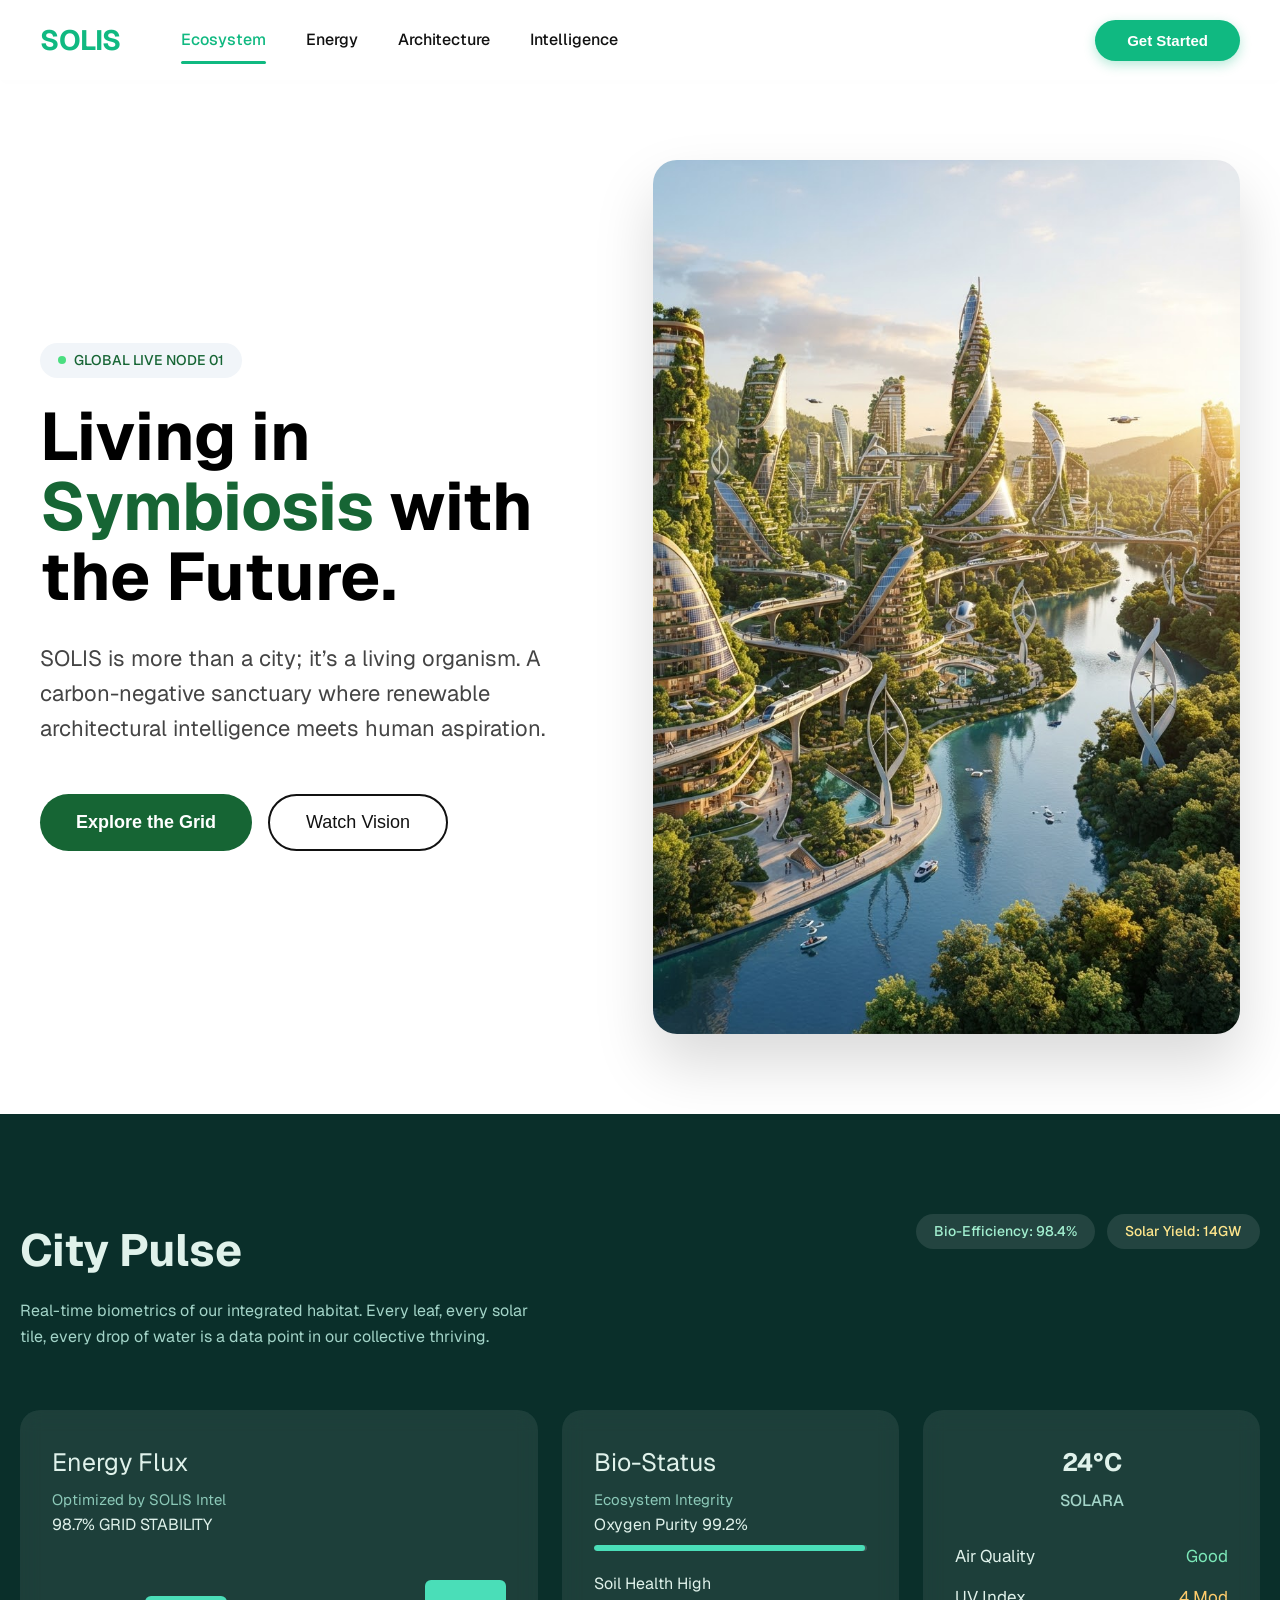
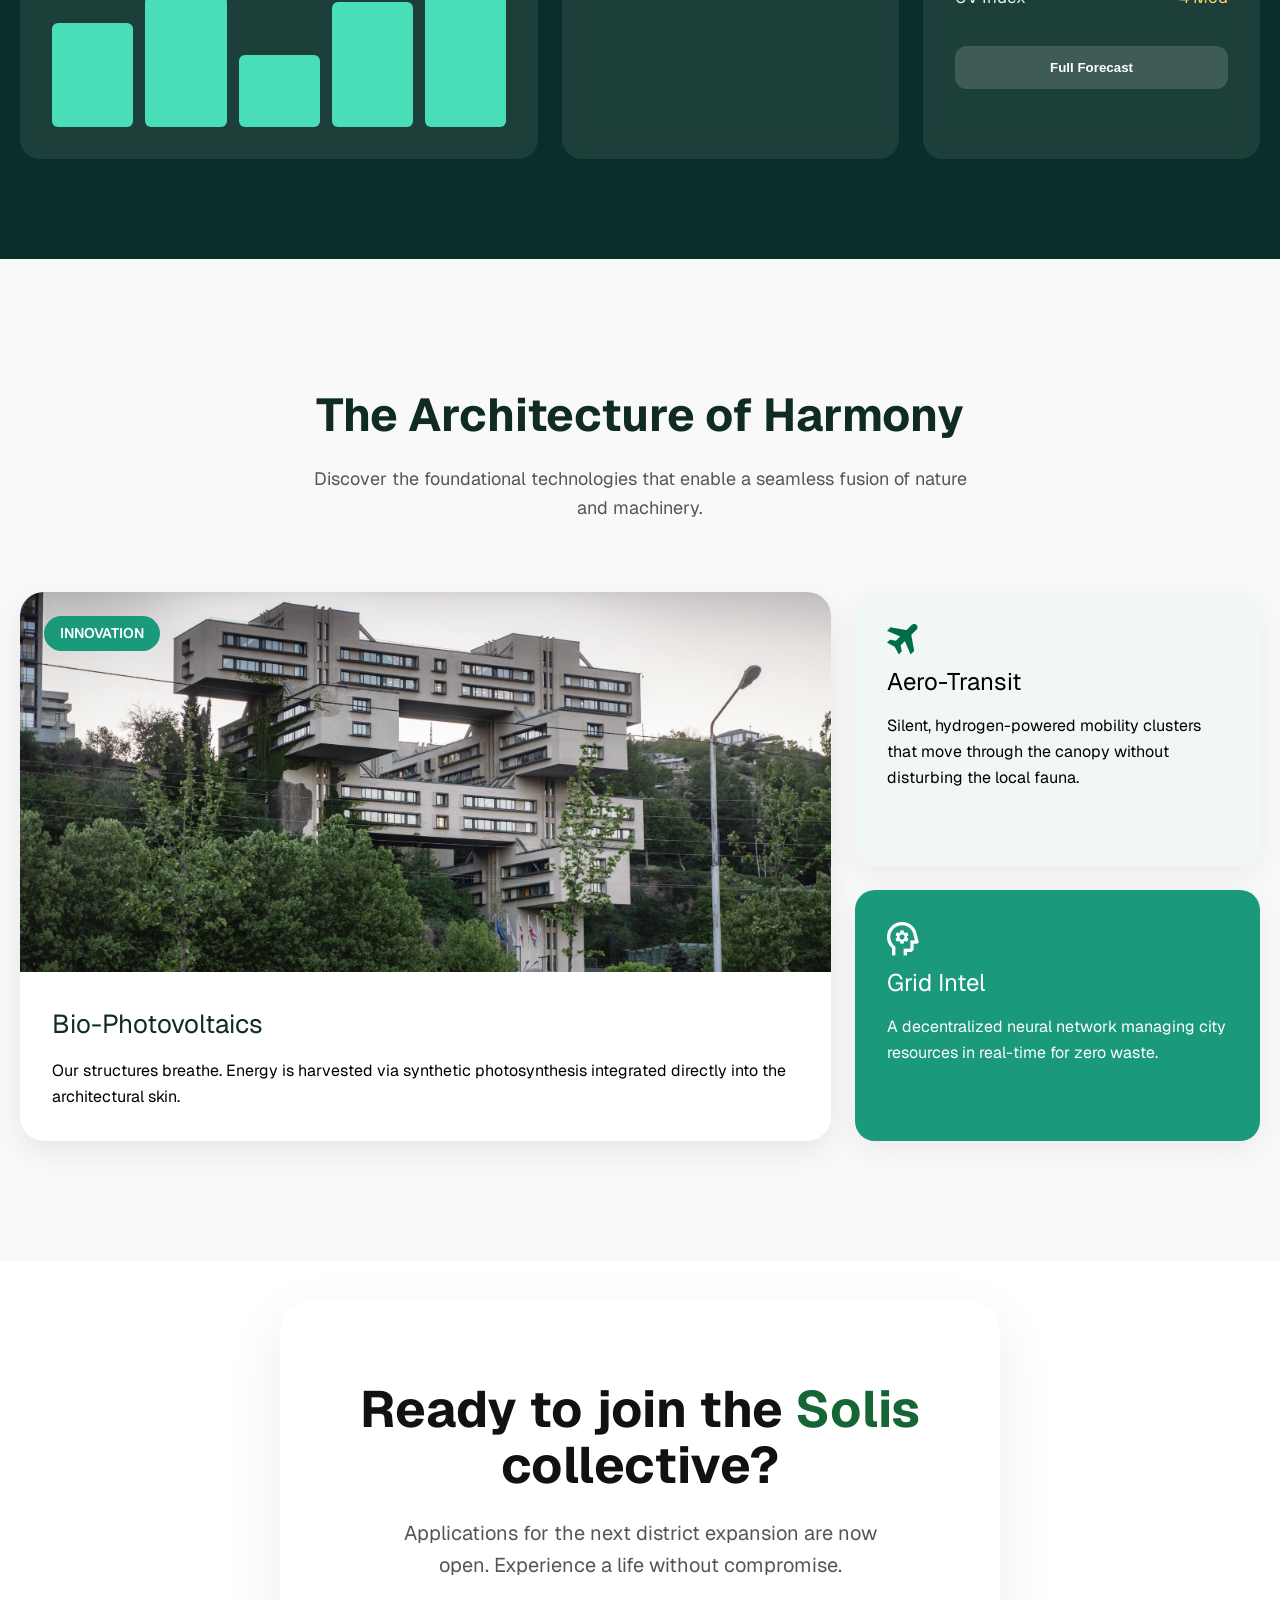
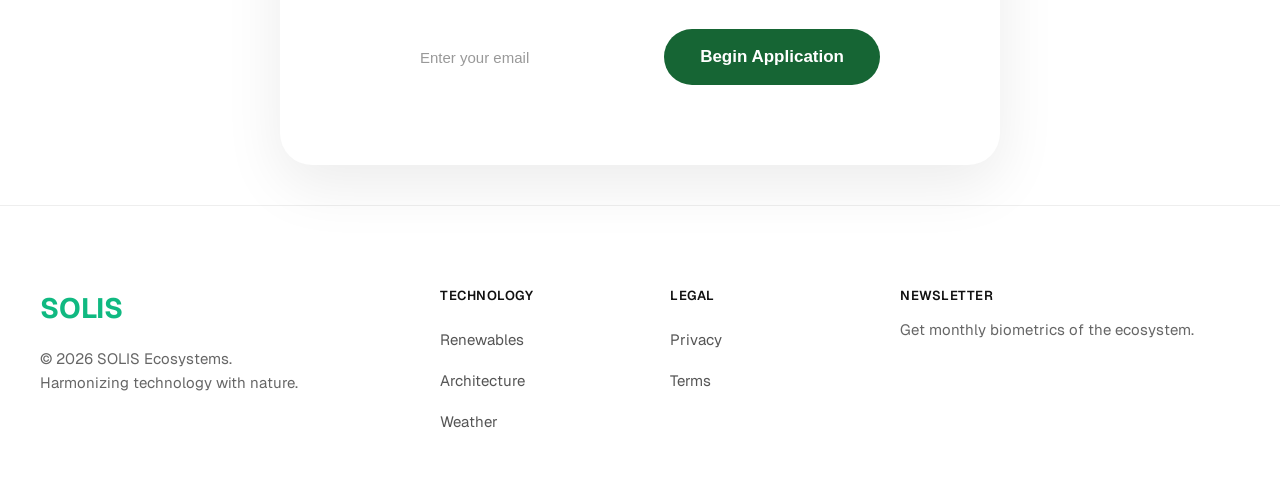
==== index.html @ 8bb679f1 "final" ====
<!doctype html>
<html lang="en">
  <head>
    <meta charset="UTF-8" />
    <meta name="description" content="The Future Of Harmony" />
    <meta
      name="keywords"
      content="SOLIS, Solarpunk, Where Eco-System & Technology Coexist, Futuristic Design "
    />
    <meta name="author" content="Nata Chakhidze" />
    <meta name="viewport" content="width=device-width, initial-scale=1.0" />
    <link rel="stylesheet" href="./css/reset.css" />
    <link rel="stylesheet" href="./css/assets.css" />
    <link rel="stylesheet" href="./css/index.css" />
    <link rel="stylesheet" href="./css/style.css" />
    <title>SOLIS</title>
  </head>
  <body>
    <!-- Header Section -->
    <header class="main-header">
      <div class="header-content">
        <div class="logo">
          <span class="solis-text">SOLIS</span>
        </div>
        <nav class="main-nav">
          <ul>
            <li><a class="active" href="./index.html">Ecosystem</a></li>
            <li><a href="./pages/energy.html">Energy</a></li>
            <li><a href="./pages/architecture.html">Architecture</a></li>
            <li><a href="./pages/intelligence.html">Intelligence</a></li>
          </ul>
        </nav>
        <div class="header-right">
          <button class="get-started-btn">Get Started</button>
        </div>
      </div>
    </header>

    <!-- Main Content -->
    <main class="header">
      <div class="content">
        <!-- Left Content -->
        <div class="left-content">
          <div class="badge">
            <span class="live-dot"></span>
            GLOBAL LIVE NODE 01
          </div>
          <h1 class="main-heading">
            Living in <span class="highlight">Symbiosis</span> with the Future.
          </h1>
          <p class="description">
            SOLIS is more than a city; it’s a living organism. A carbon-negative
            sanctuary where renewable architectural intelligence meets human
            aspiration.
          </p>
          <div class="action-buttons">
            <button class="primary-btn">Explore the Grid</button>
            <button class="secondary-btn">Watch Vision</button>
          </div>
        </div>
        <!-- Right Content -->
        <div class="right-image">
          <img
            src="./images/SOLIS.png"
            alt="SOLIS Futuristic City"
            class="project-image"
          />
        </div>
      </div>
    </main>

    <!-- City Pulse Section -->
    <section class="city-pulse-section">
      <div class="city-pulse-container">
        <div class="pulse-header">
          <div>
            <h2>City Pulse</h2>
            <p>
              Real-time biometrics of our integrated habitat. Every leaf, every
              solar tile, every drop of water is a data point in our collective
              thriving.
            </p>
          </div>

          <div class="pulse-badges">
            <div class="badge green">Bio-Efficiency: 98.4%</div>
            <div class="badge yellow">Solar Yield: 14GW</div>
          </div>
        </div>

        <div class="pulse-cards">
          <!-- Energy Flux -->
          <div class="pulse-card energy-card">
            <h3>Energy Flux</h3>
            <p class="sub">Optimized by SOLIS Intel</p>
            <div class="grid-stability">98.7% GRID STABILITY</div>
            <!-- Placeholder for chart -->
            <div class="chart-placeholder">
              <div class="bar" style="height: 65%"></div>
              <div class="bar" style="height: 82%"></div>
              <div class="bar" style="height: 45%"></div>
              <div class="bar" style="height: 78%"></div>
              <div class="bar" style="height: 92%"></div>
            </div>
          </div>

          <!-- Bio-Status -->
          <div class="pulse-card bio-card">
            <h3>Bio-Status</h3>
            <p class="sub">Ecosystem Integrity</p>
            <div class="status-row">
              <span>Oxygen Purity</span>
              <span><strong>99.2%</strong></span>
            </div>
            <div class="progress-bar">
              <div class="progress" style="width: 99.2%"></div>
            </div>
            <div class="status-row">
              <span>Soil Health</span>
              <span><strong>High</strong></span>
            </div>
          </div>

          <!-- Air & Weather -->
          <div class="pulse-card weather-card">
            <div class="temp">24°C</div>
            <div class="location">SOLARA</div>
            <div class="data-row">
              <span>Air Quality</span>
              <span class="good">Good</span>
            </div>
            <div class="data-row">
              <span>UV Index</span>
              <span class="moderate">4 Mod</span>
            </div>
            <button class="full-forecast">Full Forecast</button>
          </div>
        </div>
      </div>
    </section>

    <!-- Architecture of Harmony Section -->
    <section class="harmony-section">
      <div class="harmony-container">
        <div class="section-header">
          <h2>The Architecture of Harmony</h2>
          <p>
            Discover the foundational technologies that enable a seamless fusion
            of nature and machinery.
          </p>
        </div>

        <div class="harmony-grid">
          <!-- Bio-Photovoltaics -->
          <div class="large-card">
            <div class="image-container">
              <img src="./images/SOLIS9.png" alt="Bio-Photovoltaics" />
              <div class="label">INNOVATION</div>
            </div>
            <div class="card-content">
              <h3>Bio-Photovoltaics</h3>
              <p>
                Our structures breathe. Energy is harvested via synthetic
                photosynthesis integrated directly into the architectural skin.
              </p>
            </div>
          </div>
          <div class="small-card aero">
            <img src="./images/AeroTransit.png" alt="Aero-Transit" />
            <h3>Aero-Transit</h3>
            <p>
              Silent, hydrogen-powered mobility clusters that move through the
              canopy without disturbing the local fauna.
            </p>
          </div>
          <div class="small-card grid">
            <img src="./images/GridIntel.png" alt="Grid Intel" />
            <h3>Grid Intel</h3>
            <p>
              A decentralized neural network managing city resources in
              real-time for zero waste.
            </p>
          </div>
        </div>
      </div>
    </section>

    <!-- Main Join Section -->
    <main class="join-section">
      <div class="join-card">
        <h2 class="main-title">
          Ready to join the <span class="highlight">Solis</span> collective?
        </h2>
        <p class="subtitle">
          Applications for the next district expansion are now open. Experience
          a life without compromise.
        </p>
        <div class="join-form">
          <input
            type="email"
            id="email"
            placeholder="Enter your email"
            class="email-input"
          />
          <button class="apply-btn">Begin Application</button>
        </div>
      </div>
    </main>

    <!-- Footer -->
    <footer class="footer">
      <div class="footer-content">
        <div class="footer-left">
          <div class="footer-logo">SOLIS</div>
          <p class="copyright">
            © 2026 SOLIS Ecosystems.<br />
            Harmonizing technology with nature.
          </p>
        </div>
        <div class="footer-column">
          <h4>TECHNOLOGY</h4>
          <ul>
            <li><a href="#">Renewables</a></li>
            <li><a href="#">Architecture</a></li>
            <li><a href="#">Weather</a></li>
          </ul>
        </div>
        <div class="footer-column">
          <h4>LEGAL</h4>
          <ul>
            <li><a href="#">Privacy</a></li>
            <li><a href="#">Terms</a></li>
          </ul>
        </div>
        <div class="footer-newsletter">
          <h4>NEWSLETTER</h4>
          <p>Get monthly biometrics of the ecosystem.</p>
        </div>
      </div>
    </footer>

    <script src="./app.js"></script>
  </body>
</html>
---- css/assets.css ----
@import url("https://fonts.googleapis.com/css2?family=Geist:ital,wght@0,100..900;1,100..900&display=swap");

:root {
  --primary: #10b981;
  --secondary: #60a5fa;
  --tertiary: #fbbf24;
  --neutral: #0f172a;
}

body {
  font-family: "Geist", sans-serif;
  line-height: 1.6;
}

.header {
  max-width: 1280px;
  margin: 0 auto;
  padding: 80px 40px;
}

.content {
  display: grid;
  grid-template-columns: 1fr 1.1fr;
  gap: 80px;
  align-items: center;
}

.left-content {
  max-width: 520px;
}

.badge {
  display: inline-flex;
  align-items: center;
  gap: 8px;
  padding: 6px 18px;
  border-radius: 9999px;
}

.live-dot {
  width: 8px;
  height: 8px;
  border-radius: 50%;
  background: #10b981;
}

.main-heading {
  font-size: 4rem;
  font-weight: 700;
}

.description {
  font-size: 1.25rem;
  color: #444;
}

.action-buttons {
  display: flex;
  gap: 16px;
}

.primary-btn {
  background: #10b981;
  color: white;
  border-radius: 9999px;
  padding: 16px 32px;
  border: none;
}

.secondary-btn {
  border: 2px solid #111;
  padding: 16px 32px;
  border-radius: 9999px;
  background: transparent;
}
---- css/index.css ----
/* Main Join Section */
.join-section {
  flex: 1;
  display: flex;
  align-items: center;
  justify-content: center;
  padding: 40px 20px;
}

.join-card {
  background: white;
  max-width: 720px;
  width: 100%;
  padding: 80px 60px;
  border-radius: 32px;
  box-shadow: 0 20px 60px rgba(0, 0, 0, 0.08);
  text-align: center;
}

.main-title {
  font-size: 51px;
  line-height: 1.1;
  font-weight: 700;
  color: #111;
  margin-bottom: 24px;
}

.highlight {
  color: #166534;
}

.subtitle {
  font-size: 20px;
  color: #555;
  max-width: 520px;
  margin: 0 auto 48px;
  line-height: 1.6;
}

.join-form {
  display: flex;
  gap: 12px;
  max-width: 480px;
  margin: 0 auto;
}

.email-input {
  flex: 1;
  padding: 18px 24px;
  border: 1px solid #ddd;
  border-radius: 9999px;
  font-size: 17px;
  outline: none;
  transition: border 0.3s;
}
.email-input:focus {
  border-color: #166534;
}

.apply-btn {
  background: #166534;
  color: white;
  border: none;
  padding: 18px 36px;
  border-radius: 9999px;
  font-size: 17px;
  font-weight: 600;
  cursor: pointer;
  white-space: nowrap;
  transition: all 0.3s;
}
.apply-btn:hover {
  background: #14532d;
  transform: translateY(-2px);
}

/* City Pulse Section */
.city-pulse-section {
  background: #0a2f2a;
  color: #e0f2eb;
  padding: 100px 0;
}
.city-pulse-container {
  max-width: 1280px;
  margin: 0 auto;
  padding: 0 20px;
}

.pulse-header {
  display: flex;
  justify-content: space-between;
  align-items: flex-start;
  margin-bottom: 60px;
  flex-wrap: wrap;
  gap: 20px;
}
.pulse-header h2 {
  font-size: 45px;
  font-weight: 700;
  margin-bottom: 12px;
}
.pulse-header p {
  max-width: 520px;
  color: #a3d4c8;
  line-height: 1.6;
}
.pulse-badges {
  display: flex;
  gap: 12px;
  flex-wrap: wrap;
}

.badge {
  padding: 10px 20px;
  border-radius: 50px;
  font-weight: 500;
  display: flex;
  align-items: center;
  gap: 8px;
  white-space: nowrap;
}
.badge.green {
  background: rgba(255, 255, 255, 0.1);
  color: #a3f0d0;
}
.badge.yellow {
  background: rgba(255, 255, 255, 0.1);
  color: #ffe68c;
}

/* Cards */
.pulse-cards {
  display: grid;
  grid-template-columns: 2fr 1.3fr 1.3fr;
  gap: 24px;
}
.pulse-card {
  background: rgba(255, 255, 255, 0.08);
  border-radius: 20px;
  padding: 32px;
  backdrop-filter: blur(10px);
}

.energy-card h3,
.bio-card h3,
.weather-card .temp {
  font-size: 25px;
  margin-bottom: 6px;
}

.sub {
  color: #8cc9b8;
  font-size: 15px;
}

/* Energy Flux Chart */
.chart-placeholder {
  display: flex;
  align-items: flex-end;
  gap: 12px;
  height: 160px;
  margin-top: 30px;
}

.bar {
  flex: 1;
  background: #4adeb8;
  border-radius: 6px;
  min-height: 30px;
}

/* Bio-Status */
.progress-bar {
  height: 6px;
  background: rgba(255, 255, 255, 0.15);
  border-radius: 10px;
  margin: 8px 0 20px;
  overflow: hidden;
}

.progress {
  height: 100%;
  background: #4adeb8;
  border-radius: 10px;
}

/* Weather Card */
.weather-card {
  text-align: center;
}

.temp {
  font-size: 51px;
  font-weight: 700;
  margin-bottom: 4px;
}

.location {
  color: #a3d4c8;
  margin-bottom: 30px;
  font-weight: 500;
}

.data-row {
  display: flex;
  justify-content: space-between;
  margin-bottom: 14px;
  font-size: 17px;
}

.good {
  color: #7ce8b8;
}

.moderate {
  color: #ffcc6b;
}

.full-forecast {
  margin-top: 20px;
  width: 100%;
  padding: 14px;
  background: rgba(255, 255, 255, 0.15);
  color: white;
  border: none;
  border-radius: 12px;
  font-weight: 600;
  cursor: pointer;
}
.full-forecast:hover {
  background: rgba(255, 255, 255, 0.25);
}

/* Architecture Of Harmony Section */
.harmony-section {
  padding: 120px 0;
  background: #f8f9f8;
}
.harmony-container {
  max-width: 1280px;
  margin: 0 auto;
  padding: 0 20px;
}

.section-header {
  text-align: center;
  margin-bottom: 70px;
}
.section-header h2 {
  font-size: 46px;
  font-weight: 700;
  color: #0f2b24;
  margin-bottom: 12px;
}
.section-header p {
  font-size: 18px;
  color: #555;
  max-width: 680px;
  margin: 0 auto;
}

/* Grid Layout */
.harmony-grid {
  display: grid;
  grid-template-columns: 2fr 1fr;
  gap: 24px;
}

.large-card {
  grid-row: span 2;
  border-radius: 24px;
  overflow: hidden;
  background: white;
  box-shadow: 0 10px 30px rgba(0, 0, 0, 0.08);
}
.large-card .image-container {
  position: relative;
  height: 380px;
}
.large-card img {
  width: 100%;
  height: 100%;
  object-fit: cover;
}

.label {
  position: absolute;
  top: 24px;
  left: 24px;
  background: #1a9a7b;
  color: white;
  padding: 6px 16px;
  border-radius: 30px;
  font-size: 14px;
  font-weight: 600;
}

.card-content {
  padding: 32px;
}
.card-content h3 {
  font-size: 26px;
  margin-bottom: 12px;
  color: #0f2b24;
}

/* Small Cards */
.small-card {
  border-radius: 20px;
  padding: 32px;
  background: white;
  box-shadow: 0 10px 30px rgba(0, 0, 0, 0.06);
}
.small-card.aero {
  background: #f0f7f4;
}
.small-card.grid {
  background: #1a9a7b;
  color: white;
}
.small-card h3 {
  font-size: 24px;
  margin-bottom: 12px;
}

/* Medium Cards */
.medium-card {
  border-radius: 20px;
  background: white;
  box-shadow: 0 10px 30px rgba(0, 0, 0, 0.06);
  padding: 32px;
}
.medium-card img {
  width: 100%;
  border-radius: 16px;
  margin-bottom: 20px;
}

.hydros h3 {
  margin-bottom: 16px;
}

.checklist {
  list-style: none;
  padding: 0;
  margin-top: 20px;
}
.checklist li {
  margin-bottom: 8px;
  color: #1a9a7b;
  font-weight: 500;
}

/* Placeholder */
.placeholder-card {
  background: #e0e8f0;
  border-radius: 20px;
  min-height: 300px;
}

.hero-placeholder {
  height: 500px;
  position: relative;
}

/* Hero */
.hero {
  min-height: 720px;
  display: flex;
  align-items: center;
  padding: 60px 40px 100px;
}
.hero-content {
  max-width: 1400px;
  margin: 0 auto;
  display: grid;
  grid-template-columns: 1fr 1fr;
  gap: 60px;
  align-items: center;
}

.hero-left {
  max-width: 520px;
}

.dot {
  display: inline-block;
  width: 8px;
  height: 8px;
  background: #10b981;
  border-radius: 50%;
  animation: pulse 2s infinite;
}

.hero-title {
  font-size: 52px;
  line-height: 1.1;
  font-weight: 700;
  margin-bottom: 24px;
}

.highlight {
  color: #10b981;
}

.hero-description {
  font-size: 18px;
  line-height: 1.5;
  color: #444;
  margin-bottom: 40px;
}

.hero-buttons {
  display: flex;
  gap: 16px;
  flex-wrap: wrap;
}

.btn-primary {
  background: #10b981;
  color: white;
  border: none;
  padding: 16px 32px;
  border-radius: 9999px;
  font-size: 16px;
  font-weight: 600;
  cursor: pointer;
  transition: all 0.3s;
}
.btn-primary:hover {
  background: #059669;
  transform: translateY(-3px);
}

.btn-secondary {
  background: white;
  color: #111;
  border: 2px solid #ddd;
  padding: 16px 32px;
  border-radius: 9999px;
  font-size: 16px;
  font-weight: 600;
  cursor: pointer;
  transition: all 0.3s;
}
.btn-secondary:hover {
  border-color: #10b981;
  color: #10b981;
}

.play-icon {
  font-size: 14px;
}

/* Image */
.hero-image-container {
  border-radius: 24px;
  overflow: hidden;
  box-shadow: 0 30px 60px rgba(0, 0, 0, 0.2);
}
.hero-image {
  width: 100%;
  height: auto;
  display: block;
  border-radius: 24px;
  transition: transform 0.4s;
}
.hero-image:hover {
  transform: scale(1.03);
}

/* Top Bar */
.top-bar {
  background: #111111;
  border-bottom: 1px solid rgba(255, 255, 255, 0.1);
  padding: 8px 0;
  font-size: 13px;
}

.top-bar-content {
  max-width: 1400px;
  margin: 0 auto;
  padding: 0 40px;
  display: flex;
  align-items: center;
}

.top-bar-left {
  display: flex;
  align-items: center;
  gap: 10px;
}

.icon-square {
  font-size: 18px;
  color: #4ade80;
}

.logo {
  margin-right: 60px;
}

/* Right Section */
.header-right {
  margin-left: auto;
  display: flex;
  align-items: center;
  gap: 16px;
}

/* MAIN LAYOUT */
.header {
  max-width: 1280px;
  margin: 0 auto;
  padding: 80px 40px;
}

.content {
  display: grid;
  grid-template-columns: 1fr 1.1fr;
  gap: 80px;
  align-items: center;
}

.left-content {
  max-width: 520px;
}

.badge {
  display: inline-flex;
  align-items: center;
  gap: 8px;
  background: #f1f5f9;
  color: #166534;
  padding: 6px 18px;
  border-radius: 9999px;
  font-size: 14px;
  font-weight: 500;
  margin-bottom: 24px;
}

.live-dot {
  width: 8px;
  height: 8px;
  background: #4ade80;
  border-radius: 50%;
  display: inline-block;
  animation: pulse 2s infinite;
}

.main-heading {
  font-size: 67px;
  line-height: 1.05;
  font-weight: 700;
  margin-bottom: 28px;
}

.description {
  font-size: 22px;
  color: #444;
  max-width: 520px;
  margin-bottom: 48px;
}

.highlight {
  color: #166534;
}

.action-buttons {
  display: flex;
  gap: 16px;
  flex-wrap: wrap;
}

.primary-btn {
  background: #166534;
  color: white;
  padding: 16px 36px;
  border: none;
  border-radius: 9999px;
  font-size: 18px;
  font-weight: 600;
  cursor: pointer;
  transition: all 0.3s;
}
.primary-btn:hover {
  background: #14532d;
  transform: translateY(-3px);
}

.secondary-btn {
  background: transparent;
  color: #111;
  padding: 16px 36px;
  border: 2px solid #111;
  border-radius: 9999px;
  font-size: 18px;
  font-weight: 500;
  cursor: pointer;
  transition: all 0.3s;
}
.secondary-btn:hover {
  background: #111;
  color: white;
}

.right-image {
  position: relative;
  border-radius: 24px;
  overflow: hidden;
  box-shadow: 0 30px 60px rgba(0, 0, 0, 0.15);
}

.project-image {
  width: 100%;
  display: block;
}

.image-overlay {
  position: absolute;
  bottom: 32px;
  left: 32px;
  right: 32px;
  background: rgba(255, 255, 255, 0.95);
  backdrop-filter: blur(10px);
  border-radius: 16px;
  padding: 20px 24px;
  display: flex;
  justify-content: space-between;
  align-items: center;
}

.project-name {
  font-weight: 600;
  font-size: 18px;
}

.energy-stat {
  text-align: right;
}
.energy-stat strong {
  font-size: 32px;
  color: #166534;
  display: block;
}

/* Animation */
@keyframes pulse {
  0%,
  100% {
    opacity: 1;
  }
  50% {
    opacity: 0.4;
  }
}

/* Responsive */
@media (max-width: 1024px) {
  .content {
    grid-template-columns: 1fr;
    gap: 40px;
    text-align: center;
  }
  .right-image {
    max-width: 600px;
    margin: 0 auto;
  }
  .main-heading {
    font-size: 48px;
  }
  .harmony-grid {
    grid-template-columns: 1fr;
  }
  .large-card {
    grid-row: span 1;
  }
  .hero-content {
    grid-template-columns: 1fr;
    gap: 40px;
    text-align: center;
  }
  .hero-image-container {
    max-width: 600px;
    margin: 0 auto;
  }
  .pulse-cards {
    grid-template-columns: repeat(2, 1fr);
  }
}

@media (max-width: 640px) {
  .join-card {
    padding: 60px 30px;
  }
  .main-title {
    font-size: 42px;
  }
  .join-form {
    flex-direction: column;
  }
  .pulse-cards {
    grid-template-columns: 1fr;
  }
  .pulse-header {
    flex-direction: column;
  }
}
---- css/style.css ----
* {
  margin: 0;
  padding: 0;
  box-sizing: border-box;
}

body {
  font-family: "Geist", sans-serif;
  line-height: 1.6;
}

/* Header */
.main-header {
  background: rgba(255, 255, 255, 0.98);
  color: #111;
  position: sticky;
  top: 0;
  z-index: 100;
  box-shadow: 0 2px 10px rgba(0, 0, 0, 0.01);
}
.header-content {
  max-width: 1400px;
  margin: 0 auto;
  padding: 0 40px;
  display: flex;
  align-items: center;
  height: 80px;
}

.logo {
  margin-right: 60px;
}
.solis-text {
  font-size: 28px;
  font-weight: 700;
  color: #10b981;
  letter-spacing: -0.5px;
}

/* Navigation */
.main-nav ul {
  display: flex;
  list-style: none;
  gap: 40px;
  align-items: center;
}

.main-nav a {
  text-decoration: none;
  color: #111;
  font-size: 16px;
  font-weight: 500;
  position: relative;
  padding: 8px 0;
  transition: color 0.2s;
}

.main-nav a:hover,
.main-nav .active {
  color: #10b981;
}
.main-nav .active {
  position: relative;
}

/* Underline Hover */
.main-nav a::after {
  content: "";
  position: absolute;
  width: 0;
  height: 3px;
  bottom: 0;
  left: 50%;
  background: #10b981;
  transition: all 0.4s ease;
}
.main-nav .active:after {
  content: "";
  position: absolute;
  bottom: -6px;
  left: 0;
  width: 100%;
  height: 3px;
  background: #10b981;
  border-radius: 2px;
}
.main-nav a:hover::after,
.main-nav .active::after {
  width: 100%;
  left: 0;
}

.main-nav a:hover::after {
  width: 100%;
}
.header-right {
  margin-left: auto;
}

.get-started-btn {
  background: #10b981;
  color: white;
  border: none;
  padding: 12px 32px;
  border-radius: 9999px;
  font-size: 15px;
  font-weight: 600;
  cursor: pointer;
  transition: all 0.2s;
  box-shadow: 0 4px 12px rgba(16, 185, 129, 0.3);
}

.get-started-btn:hover {
  background: #059669;
  transform: translateY(-1px);
  box-shadow: 0 6px 16px rgba(16, 185, 129, 0.4);
}

/* Footer */
.footer {
  background: #ffffff;
  border-top: 1px solid #eee;
  padding: 80px 40px 40px;
  color: #111;
}
.footer-content {
  max-width: 1400px;
  margin: 0 auto;
  display: grid;
  grid-template-columns: 2fr 1fr 1fr 2fr;
  gap: 60px;
}

.footer-left {
  max-width: 280px;
}
.footer-logo {
  font-size: 28px;
  font-weight: 700;
  color: #10b981;
  margin-bottom: 16px;
}

.copyright {
  color: #666;
  line-height: 1.6;
  font-size: 15px;
}

.icon-link {
  font-size: 22px;
  color: #333;
  text-decoration: none;
  transition: color 0.3s;
}
.icon-link:hover {
  color: #10b981;
}

/* Footer Columns */
.footer-column h4 {
  font-size: 13px;
  font-weight: 600;
  letter-spacing: 0.5px;
  color: #111;
  margin-bottom: 20px;
  text-transform: uppercase;
}

.footer-column ul {
  list-style: none;
}
.footer-column li {
  margin-bottom: 12px;
}

.footer-column a {
  color: #555;
  text-decoration: none;
  position: relative;
  display: inline-block;
  padding-bottom: 4px;
  font-size: 15px;
  transition: color 0.3s;
}
.footer-column a:hover {
  color: #10b981;
}

/* Footer Links */
.footer-column ul a {
  position: relative;
  display: inline-block;
  padding-bottom: 4px;
  transition: color 0.3s ease;
}

.footer-column ul a::after {
  content: "";
  position: absolute;
  width: 0;
  height: 2px;
  bottom: 0;
  left: 50%;
  background-color: #22c55e;
  transition: all 0.4s cubic-bezier(0.4, 0, 0.2, 1);
}
.footer-column ul a:hover::after {
  width: 100%;
  left: 0;
}

/* Newsletter */
.footer-newsletter h4 {
  font-size: 13px;
  font-weight: 600;
  letter-spacing: 0.5px;
  color: #111;
  margin-bottom: 12px;
  text-transform: uppercase;
}
.footer-newsletter p {
  color: #666;
  font-size: 15px;
  line-height: 1.5;
  margin-bottom: 20px;
}

.newsletter-form {
  display: flex;
  background: #f8f9fa;
  border-radius: 9999px;
  padding: 6px;
  box-shadow: inset 0 2px 4px rgba(0, 0, 0, 0.05);
}

.email-input {
  flex: 1;
  border: none;
  background: transparent;
  padding: 14px 20px;
  font-size: 15px;
  outline: none;
  color: #333;
}
.email-input::placeholder {
  color: #999;
}

.send-btn {
  background: #10b981;
  color: white;
  border: none;
  width: 52px;
  height: 52px;
  border-radius: 9999px;
  display: flex;
  align-items: center;
  justify-content: center;
  font-size: 18px;
  cursor: pointer;
  transition: all 0.3s;
}
.send-btn:hover {
  background: #059669;
  transform: scale(1.05);
}

/* Bottom Bar */
.footer-bottom {
  max-width: 1400px;
  margin: 60px auto 0;
  border-top: 1px solid #eee;
  padding-top: 20px;
}

/* Responsive */
@media (max-width: 1024px) {
  .footer-content {
    grid-template-columns: 1fr 1fr;
    gap: 40px;
  }
  .footer-newsletter {
    grid-column: span 2;
  }
}
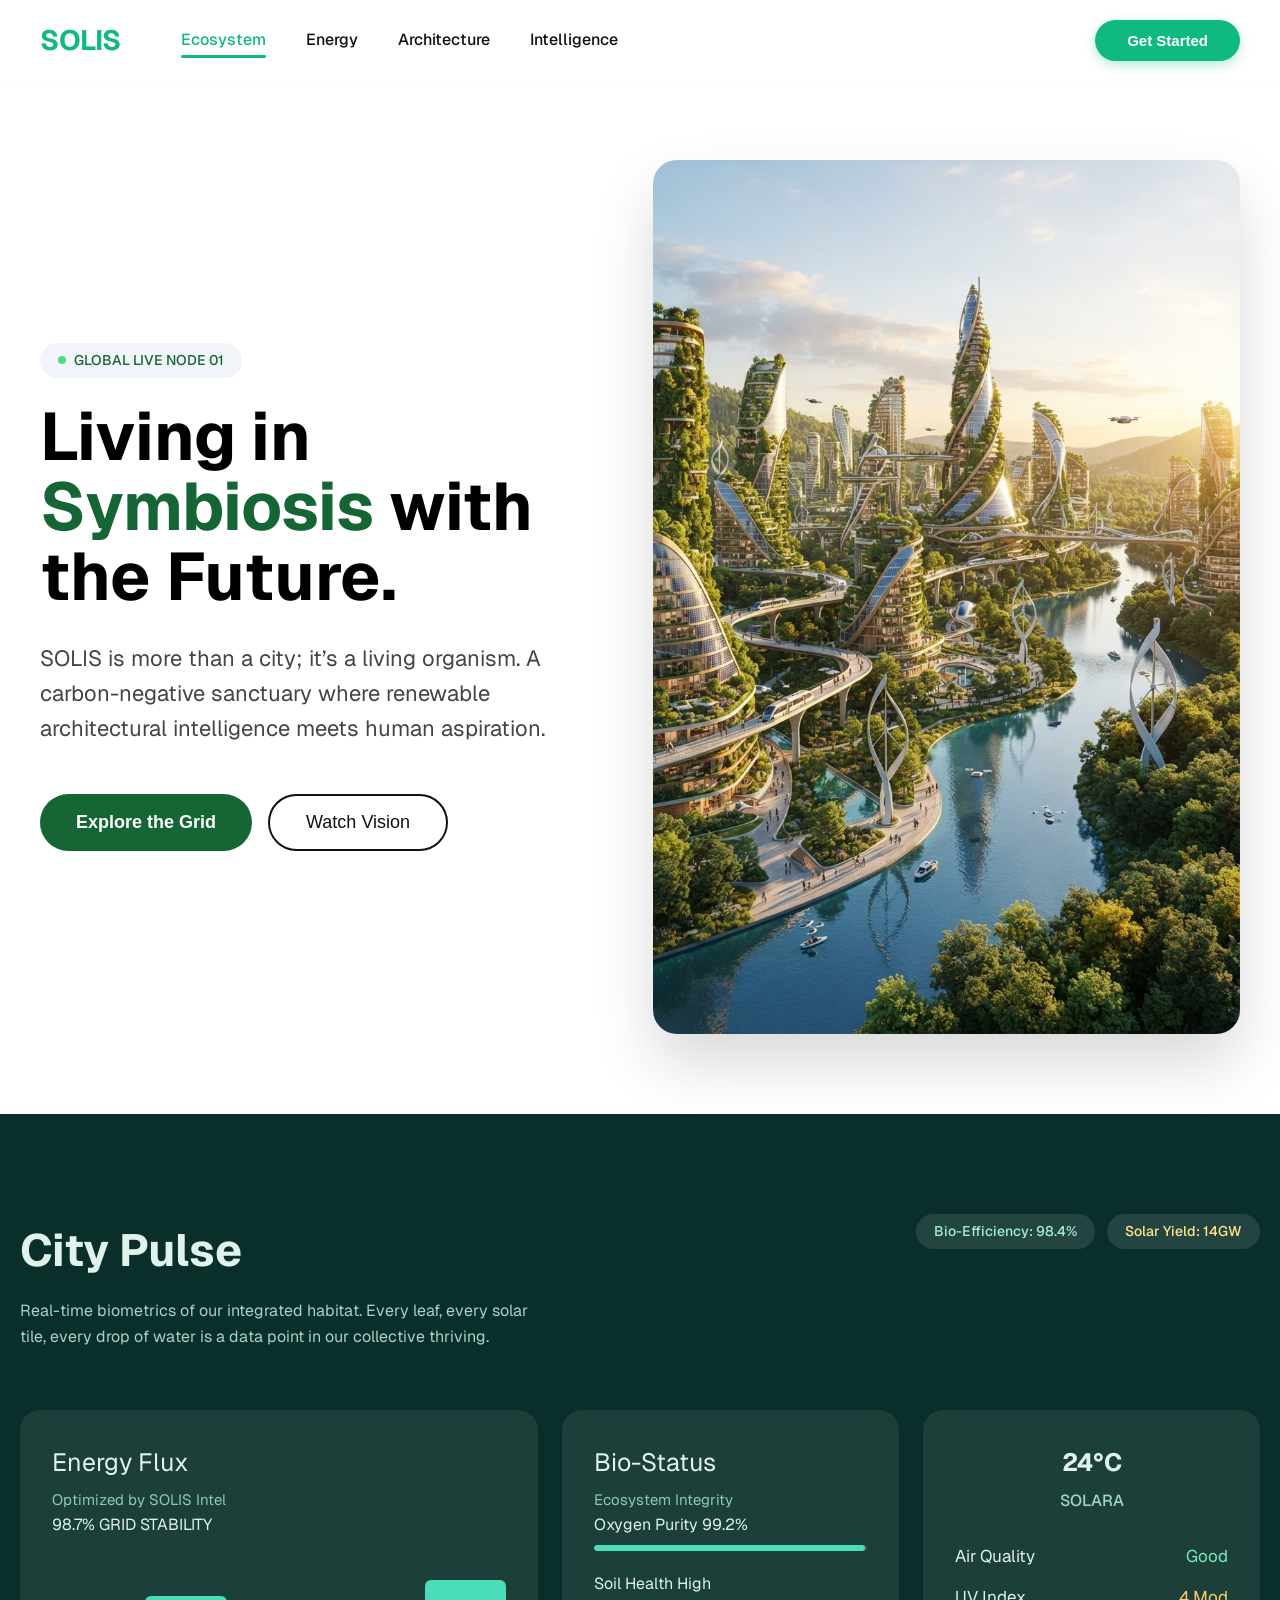
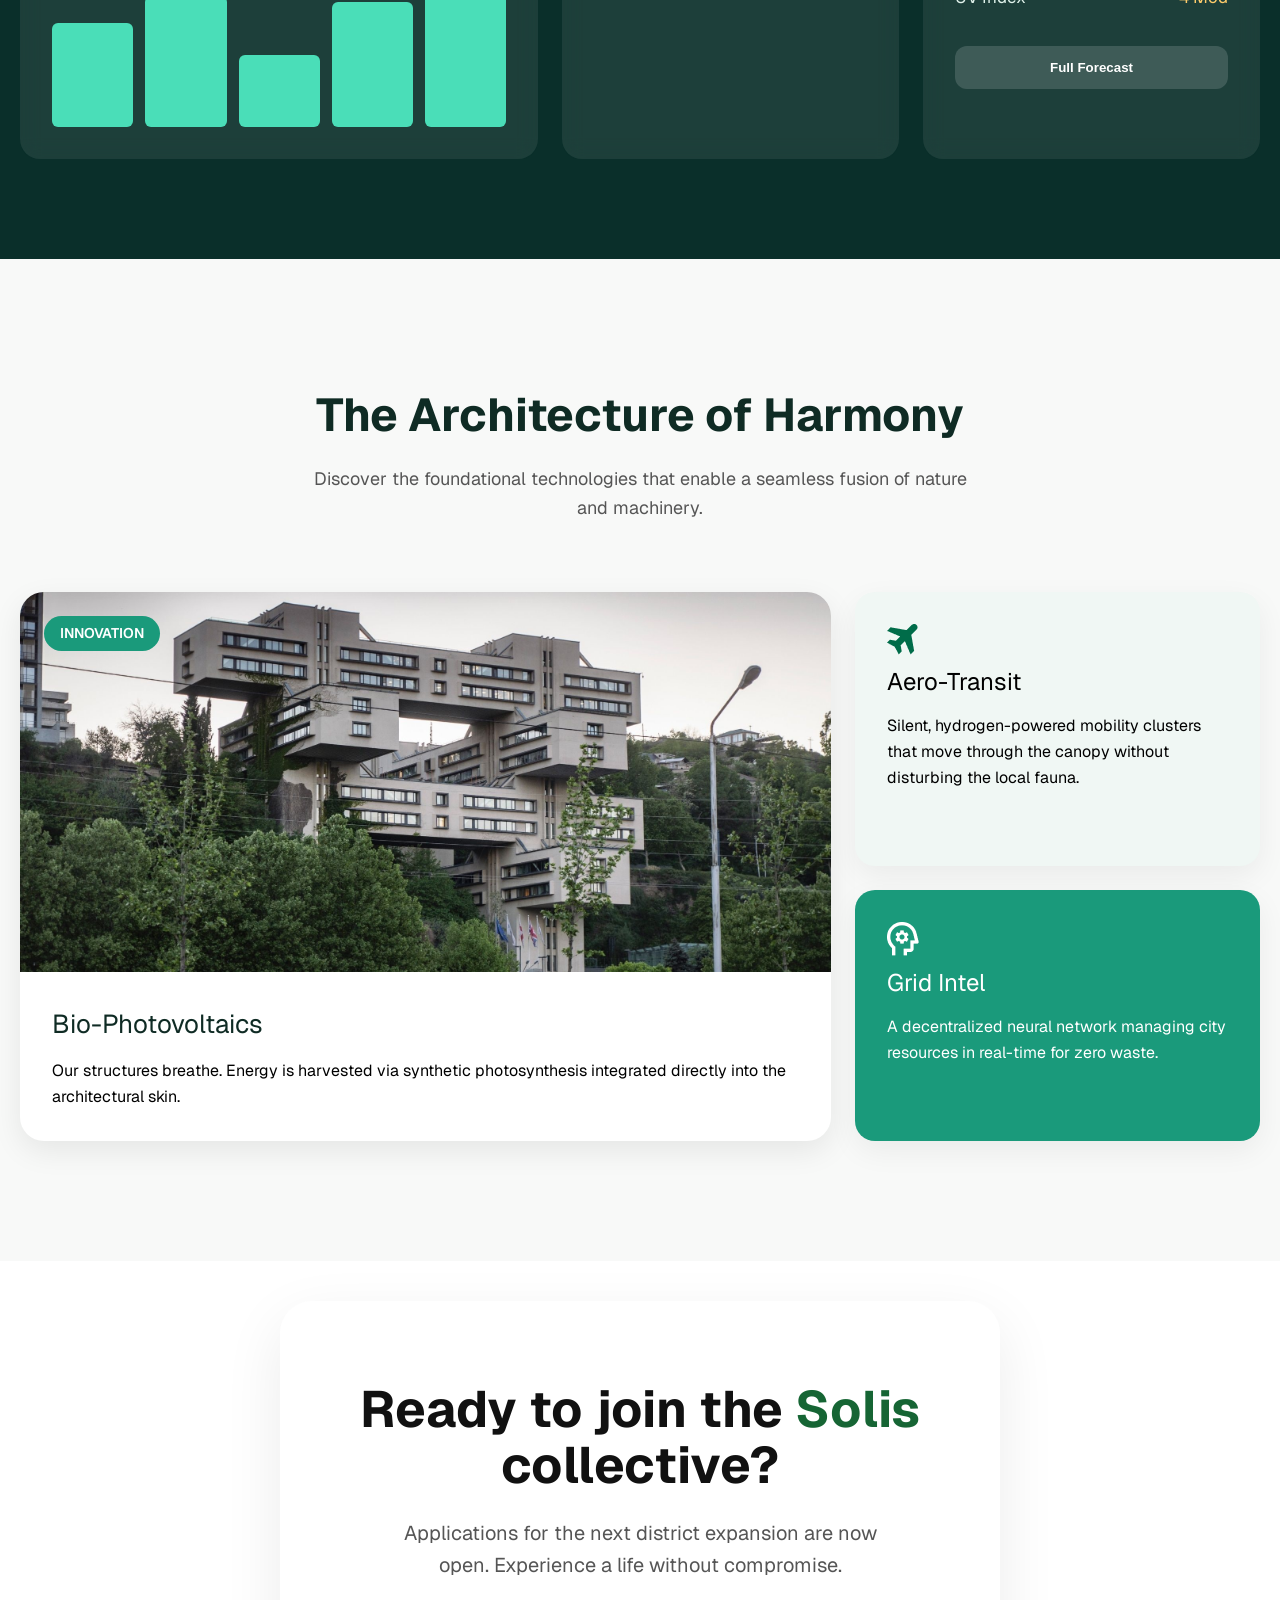
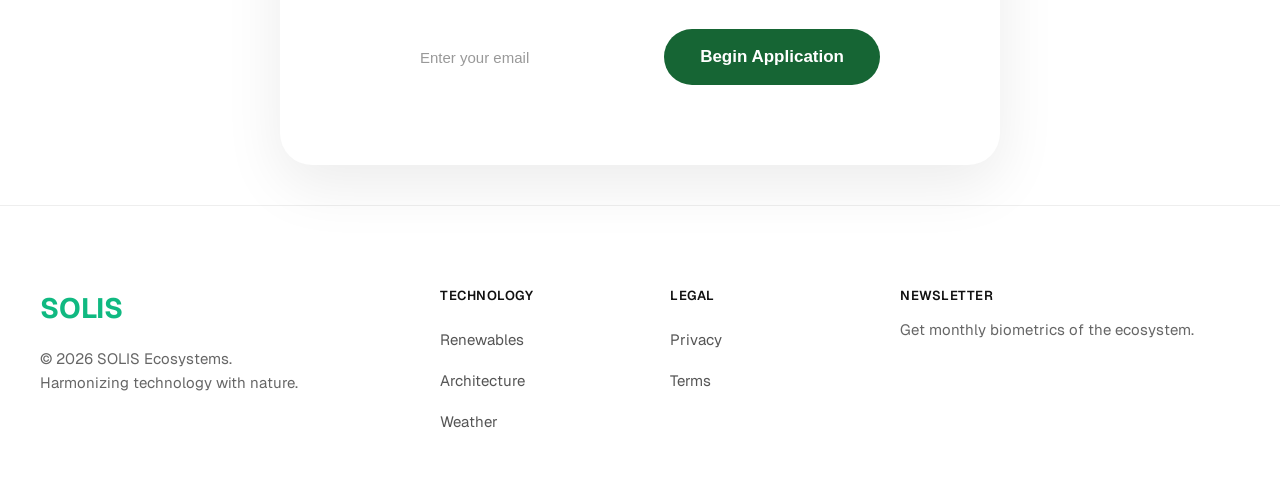
==== commit 56ff34a6: "meta tags" ====
--- a/index.html
+++ b/index.html
@@ -3,6 +3,13 @@
   <head>
     <meta charset="UTF-8" />
     <meta name="description" content="The Future Of Harmony" />
+    <meta
+      property="og:url"
+      content="https://natachakhidze.github.io/Final-JavaScript-Project/"
+    />
+    <meta property="og:type" content="Solarpunk" />
+    <meta property="og:title" content="SOLIS" />
+    <meta property="og:description" content="The Future Of Harmony" />
     <meta
       name="keywords"
       content="SOLIS, Solarpunk, Where Eco-System & Technology Coexist, Futuristic Design "
--- a/css/style.css
+++ b/css/style.css
@@ -77,7 +77,6 @@
 .main-nav .active:after {
   content: "";
   position: absolute;
-  bottom: -6px;
   left: 0;
   width: 100%;
   height: 3px;
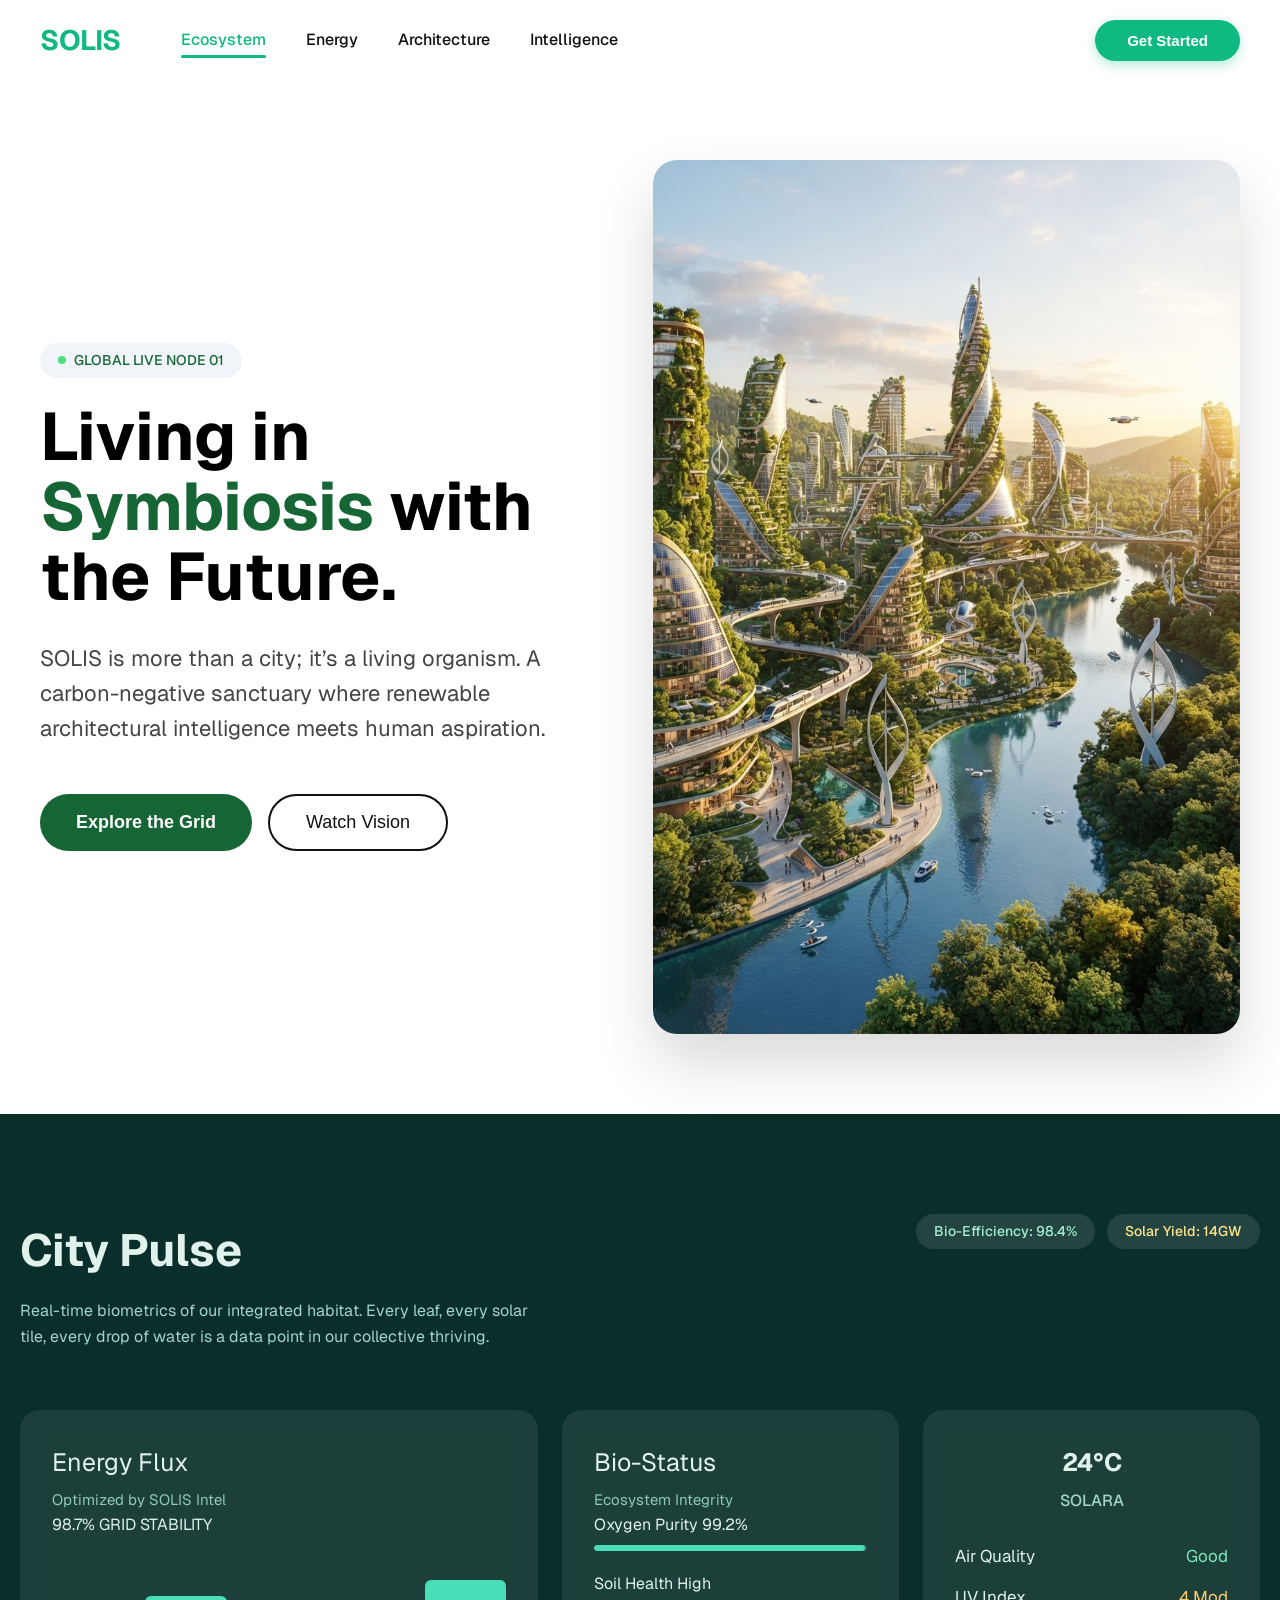
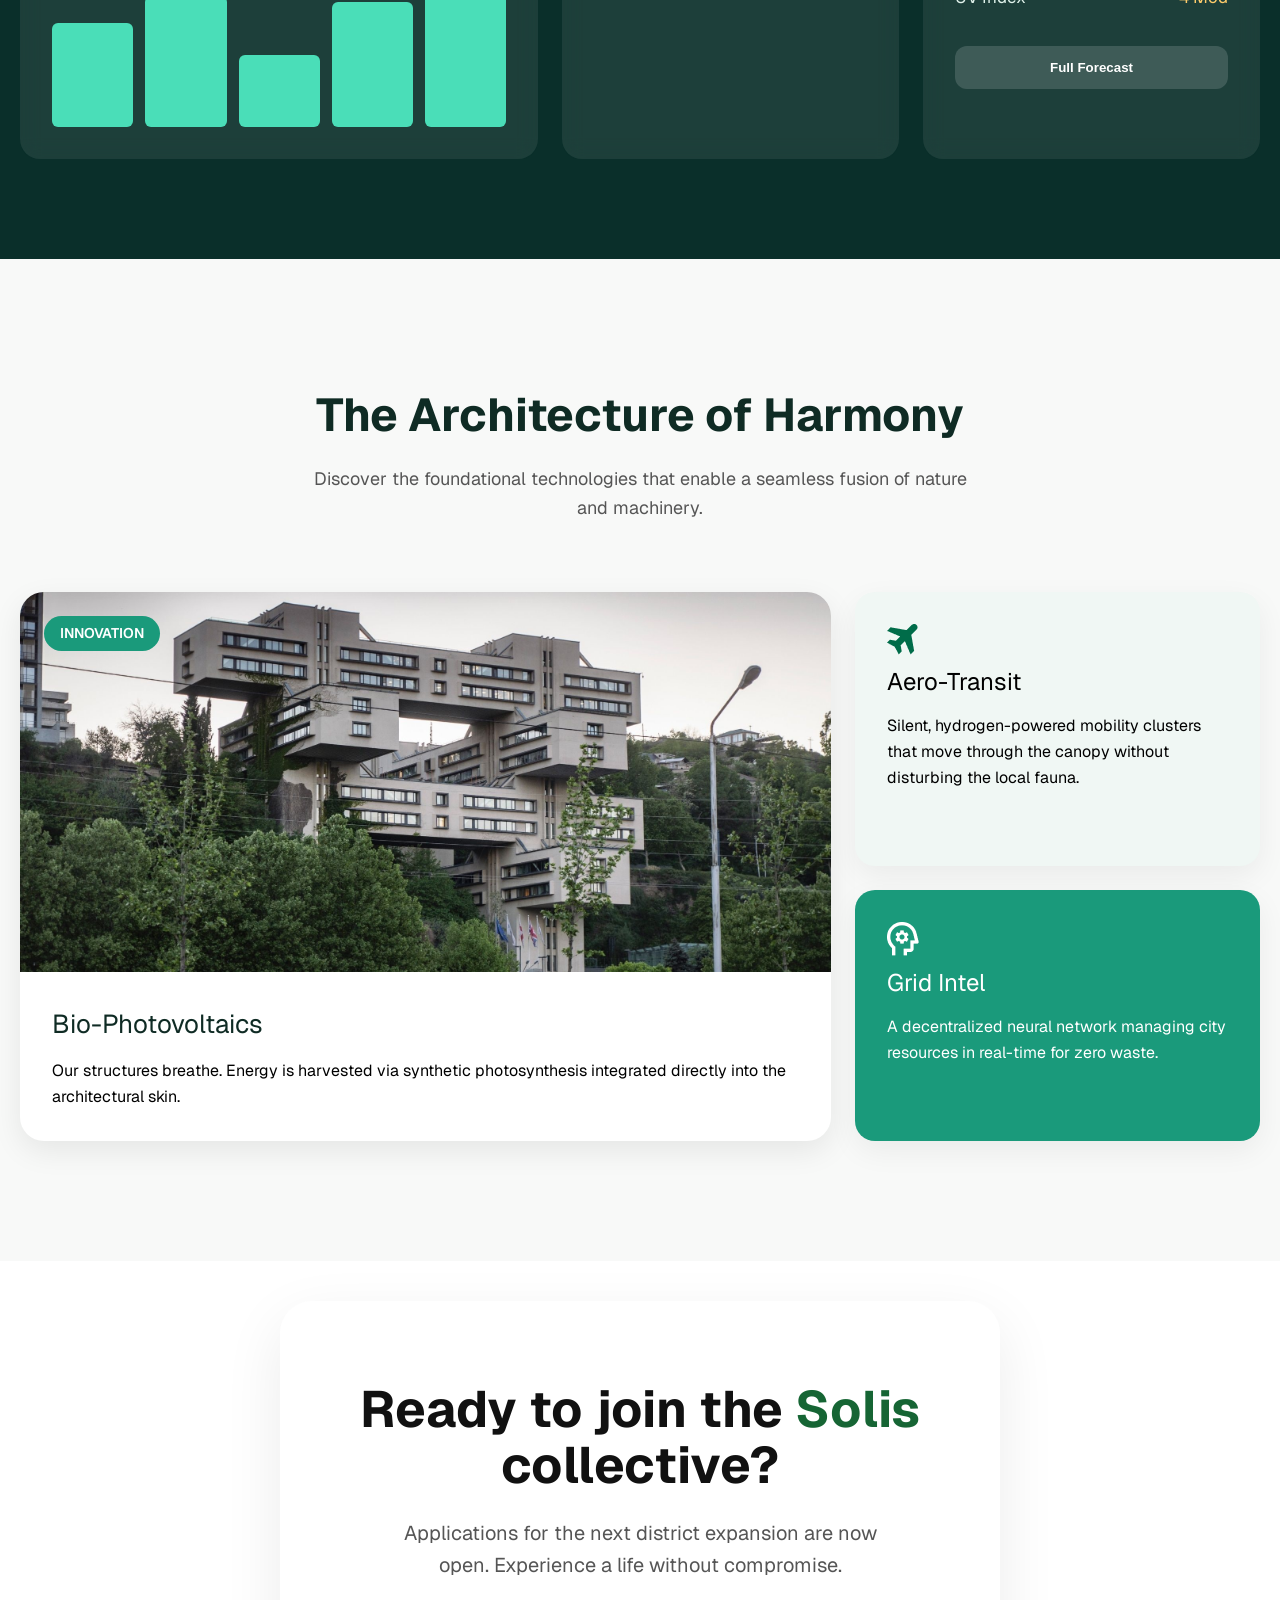
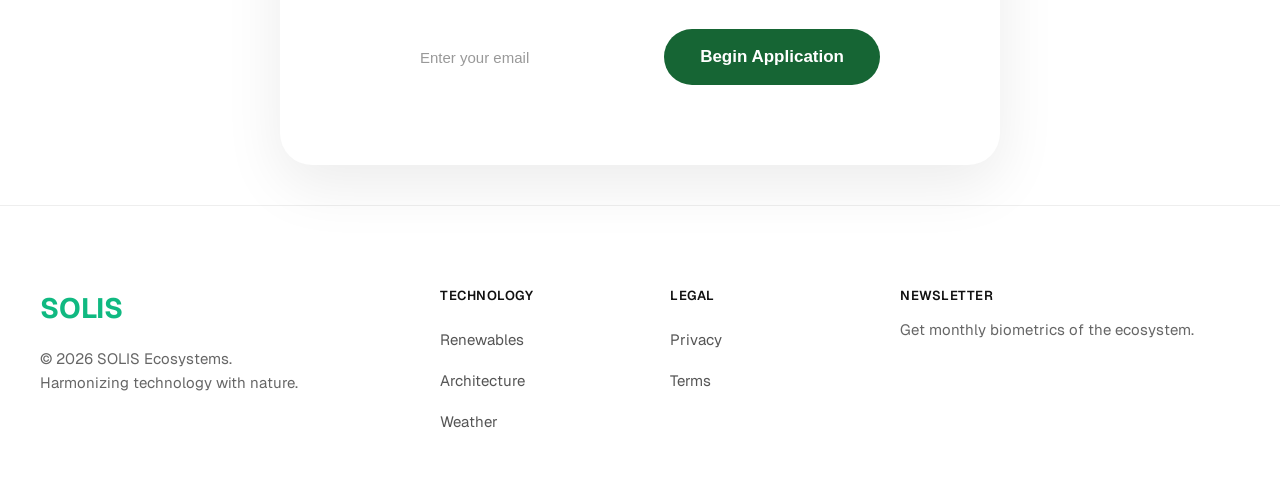
==== commit b0b85beb: "meta tags" ====
--- a/index.html
+++ b/index.html
@@ -10,6 +10,10 @@
     <meta property="og:type" content="Solarpunk" />
     <meta property="og:title" content="SOLIS" />
     <meta property="og:description" content="The Future Of Harmony" />
+    <meta
+      property="og:image"
+      content="https://img.freepik.com/premium-photo/futuristic-jungle-metropolis_839035-281553.jpg"
+    />
     <meta
       name="keywords"
       content="SOLIS, Solarpunk, Where Eco-System & Technology Coexist, Futuristic Design "
